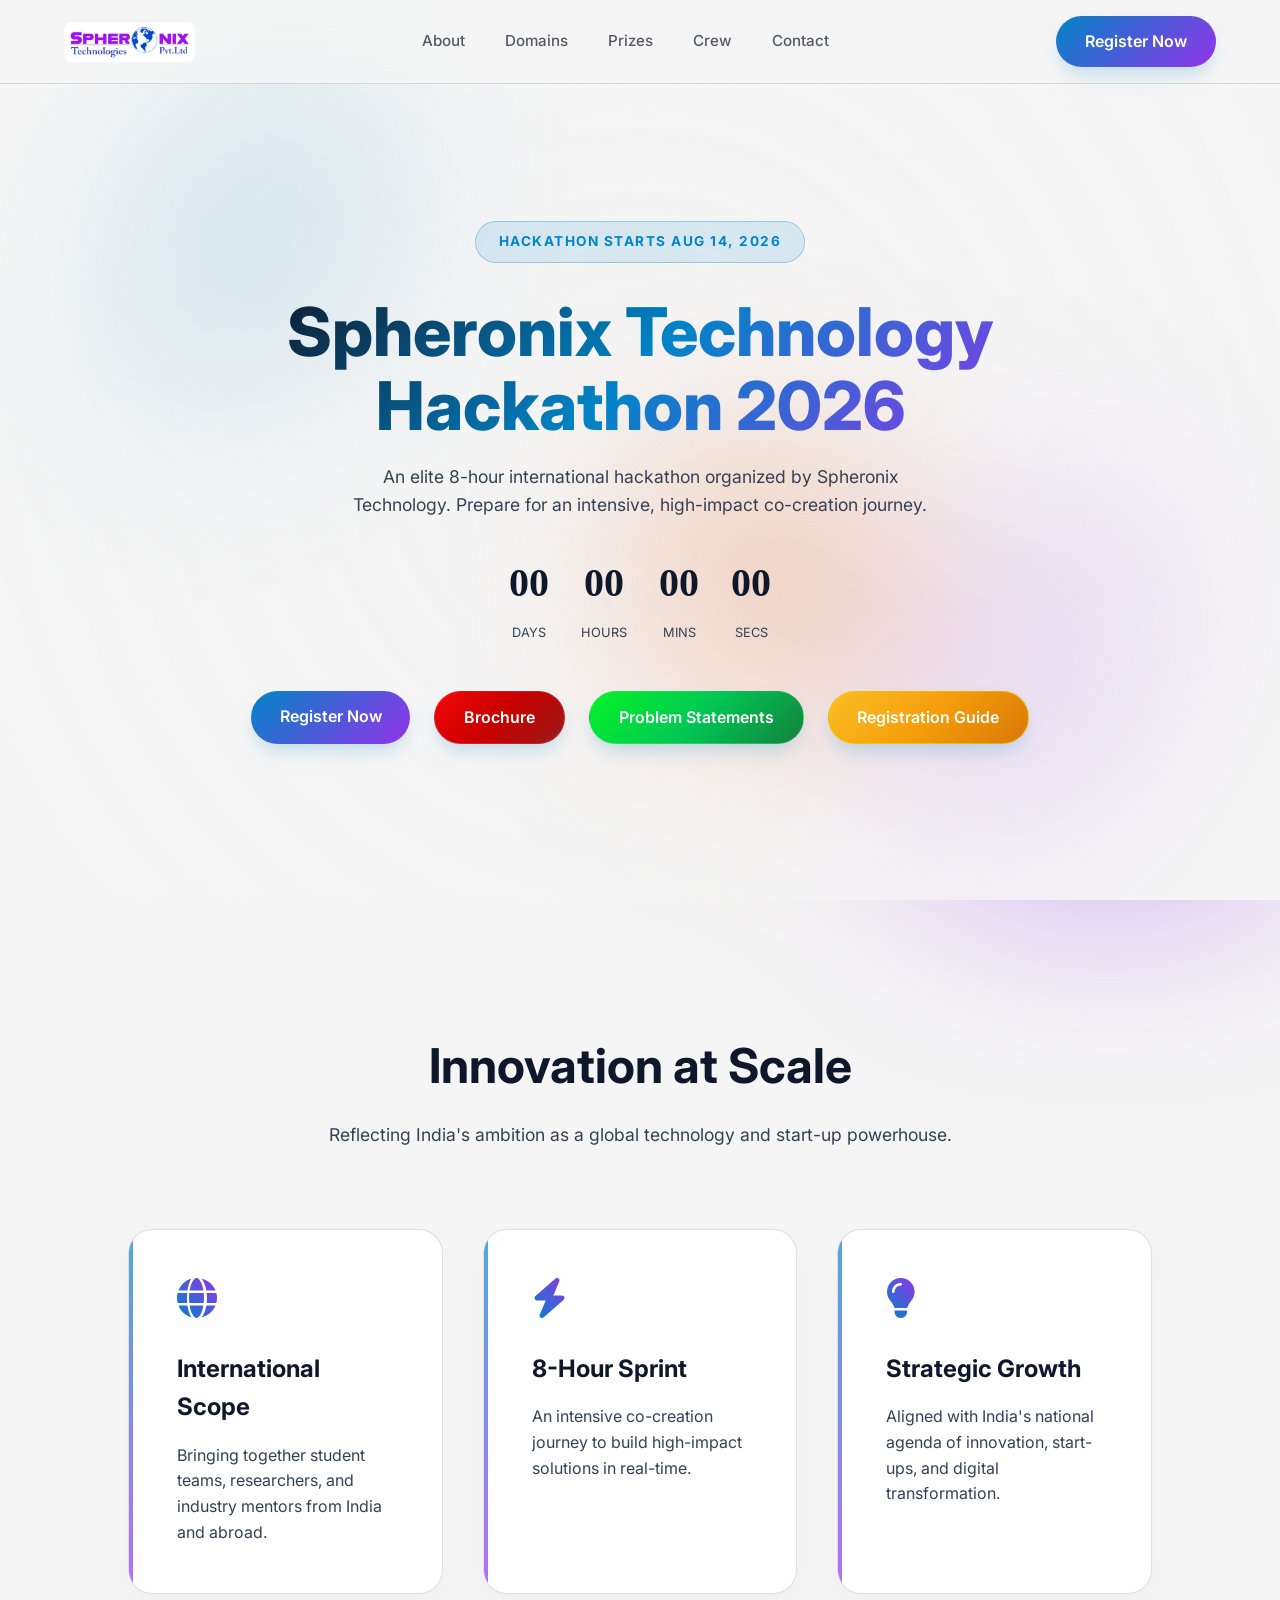
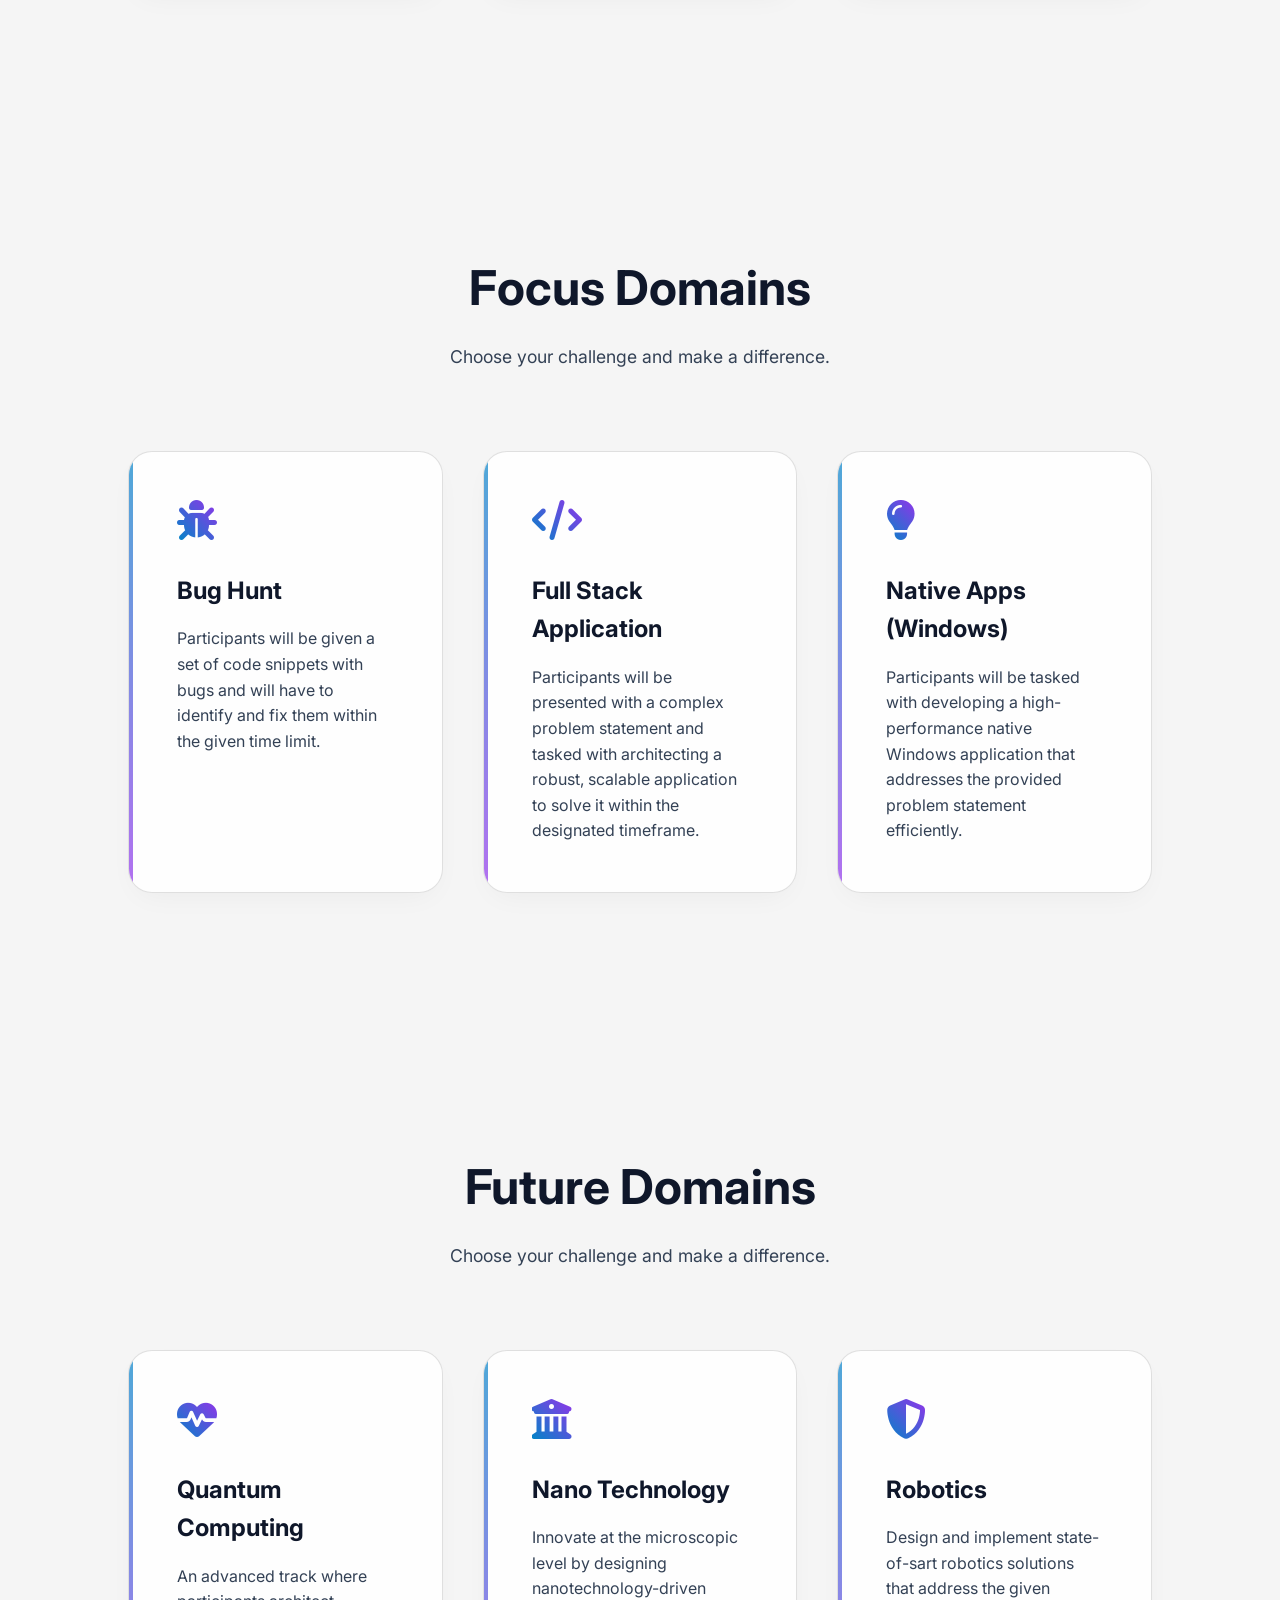
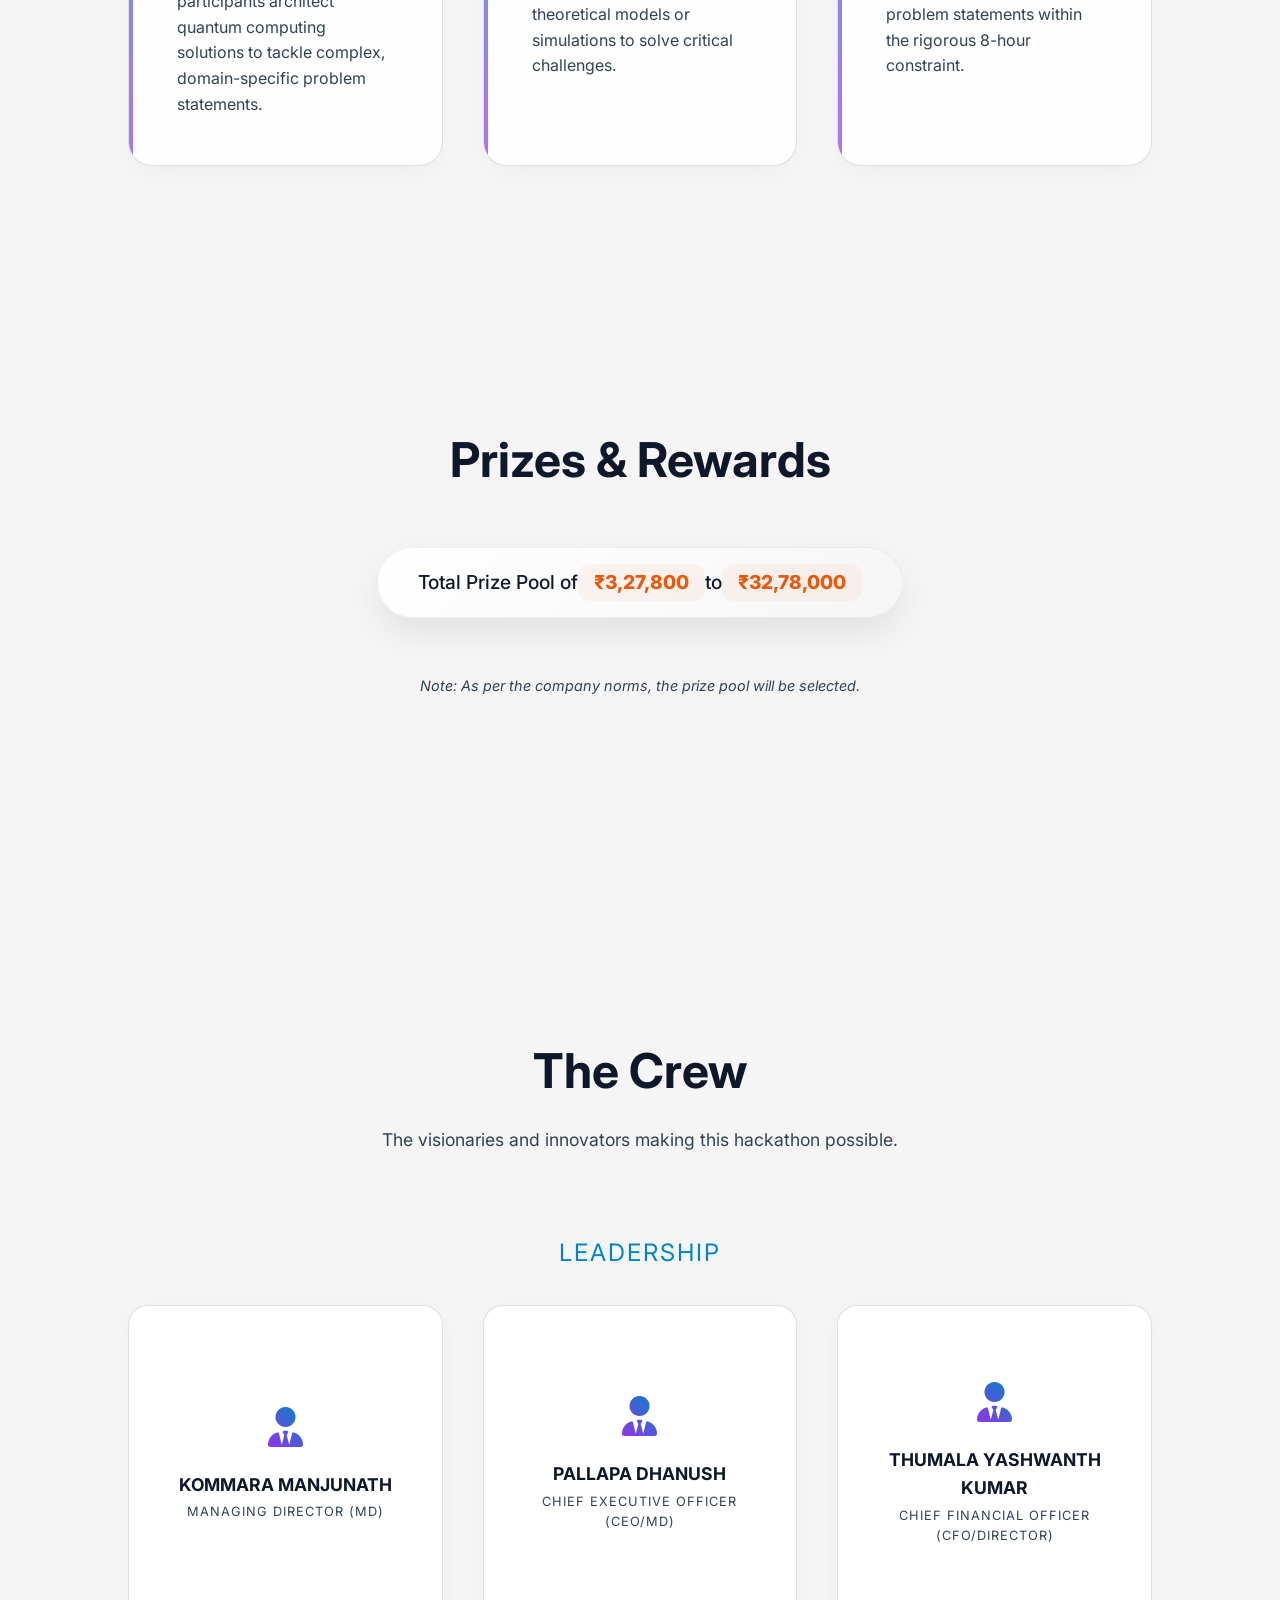
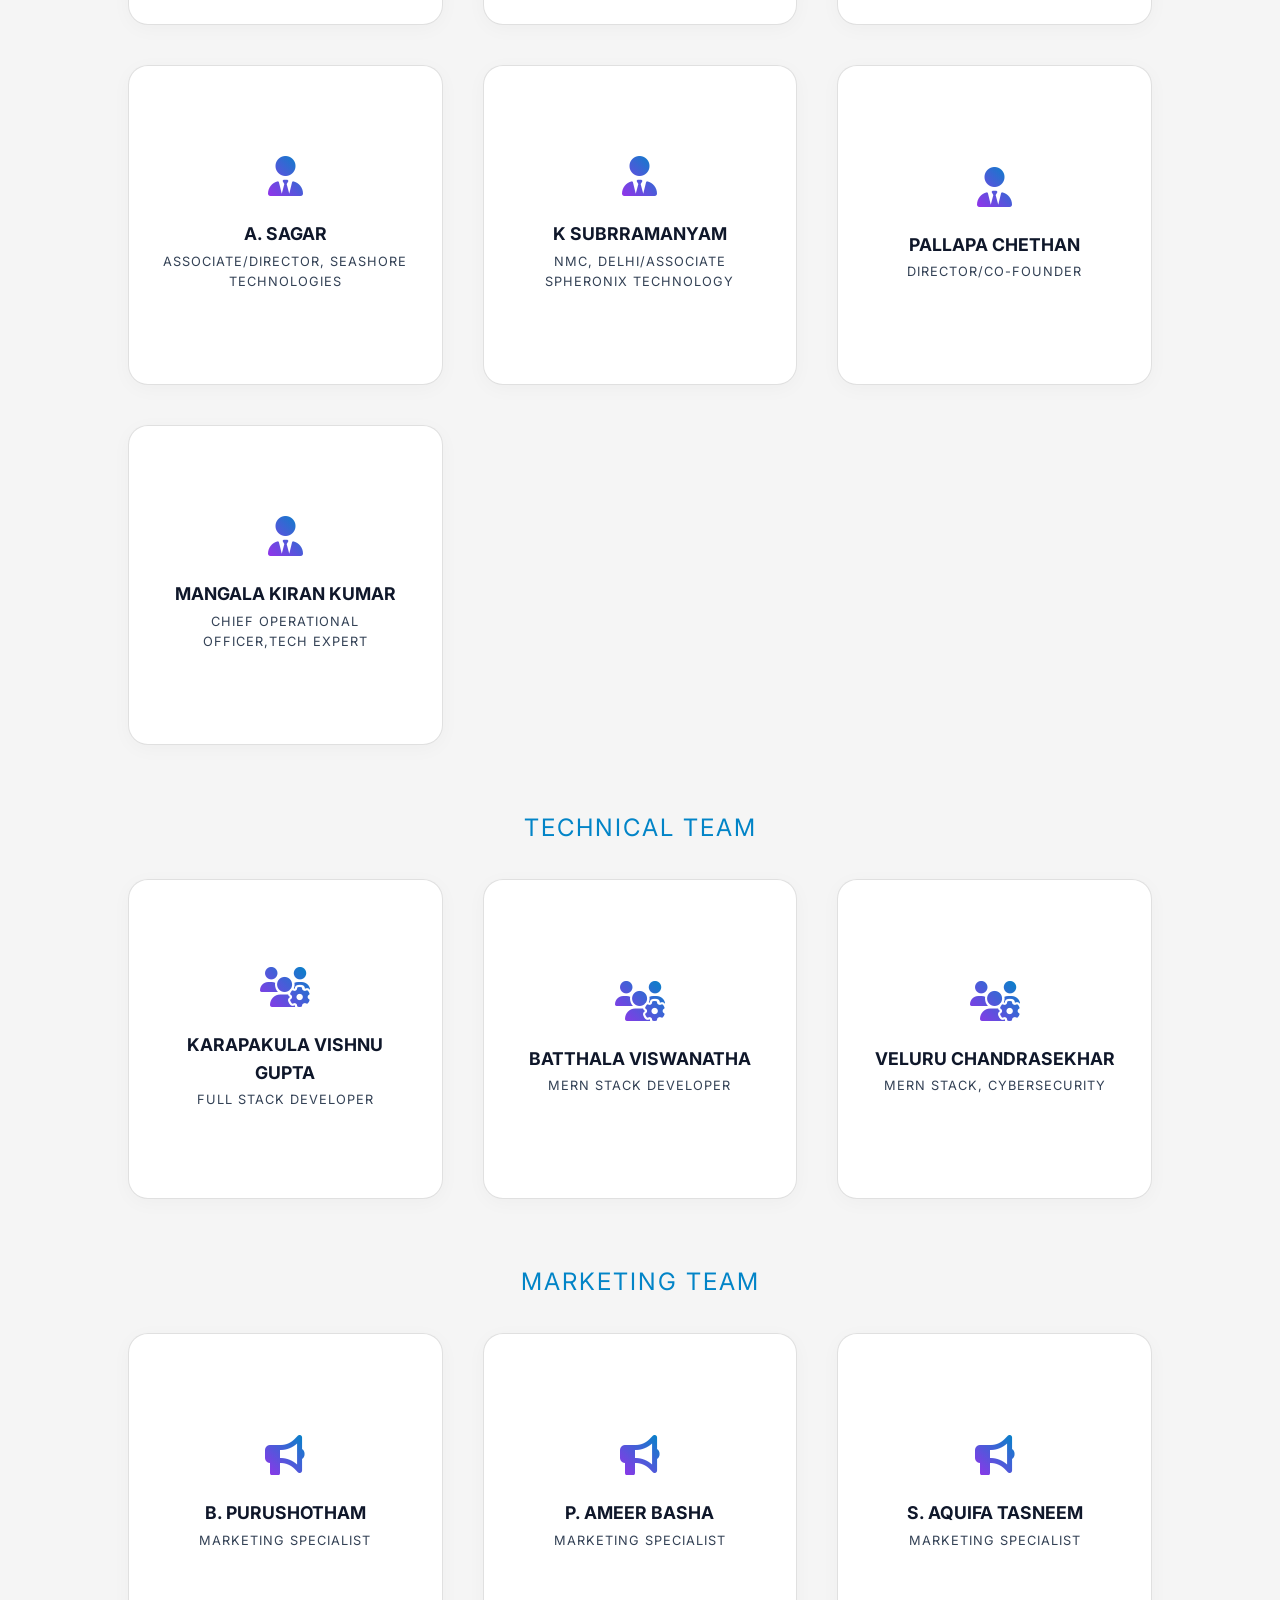
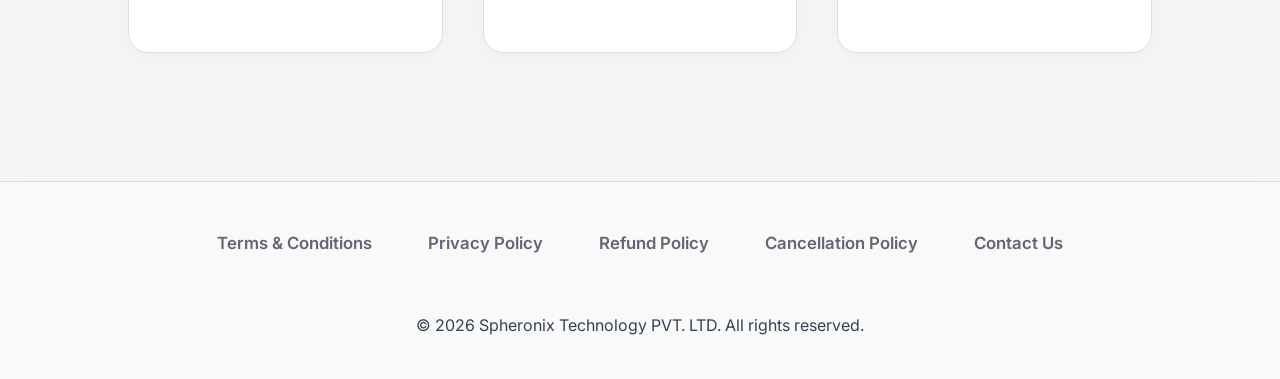
==== static/new_landing.html @ b4d4c822 "first commit" ====
<!DOCTYPE html>
<html lang="en">

<head>
    <meta charset="UTF-8">
    <meta name="viewport" content="width=device-width, initial-scale=1.0, maximum-scale=1.0, user-scalable=no">
    <title>Spheronix Hackathon 2026 | 8-Hour International Hackathon</title>
    <link rel="stylesheet" href="https://cdnjs.cloudflare.com/ajax/libs/font-awesome/6.4.0/css/all.min.css">
    <link rel="stylesheet" href="css/premium.css">
</head>

<body>
    <!-- Background Accents -->
    <div class="blob-container">
        <div class="blob blob-1"></div>
        <div class="blob blob-2"></div>
        <div class="blob blob-3"></div>
    </div>

    <!-- Navigation -->
    <nav class="navbar">
        <div class="logo">
            <img src="images/COMPANY LOGO.jpeg" alt="Logo" style="height: 40px; border-radius: 8px;">
        </div>
        <div class="nav-links">
            <a href="#about">About</a>
            <a href="#domains">Domains</a>
            <a href="#prizes">Prizes</a>
            <a href="#crew">Crew</a>
            <a href="contact.html">Contact</a>
        </div>
        <a href="./index.html" class="btn-premium">Register Now</a>
    </nav>

    <!-- Hero Section -->
    <section class="hero" id="home">
        <div class="hero-overlay"></div>
        <div class="hero-content reveal">
            <div class="badge">HACKATHON STARTS AUG 14, 2026</div>
            <h1>Spheronix Technology<br><span style="color: var(--primary);">Hackathon 2026</span></h1>
            <p>An elite 8-hour international hackathon organized by Spheronix Technology. Prepare for an intensive, high-impact co-creation journey.</p>

            <!-- Countdown -->
            <div class="countdown" style="display: flex; gap: 2rem; justify-content: center; margin-bottom: 3rem;">
                <div class="time-box">
                    <div class="amount days">00</div>
                    <div class="domain-text">DAYS</div>
                </div>
                <div class="time-box">
                    <div class="amount hours">00</div>
                    <div class="domain-text">HOURS</div>
                </div>
                <div class="time-box">
                    <div class="amount minutes">00</div>
                    <div class="domain-text">MINS</div>
                </div>
                <div class="time-box">
                    <div class="amount seconds">00</div>
                    <div class="domain-text">SECS</div>
                </div>
            </div>

            <div class="cta-group">
                <a href="./index.html" class="btn-premium btn-register">Register Now</a>
                <a href="https://brochure.spheronixtechnology.com/" target="_blank"
                    class="btn-premium btn-brochure">Brochure</a>
                <a href="problems.html" class="btn-premium btn-problems">Problem Statements</a>
                <a href="how-to-register.html" class="btn-premium btn-guide">Registration Guide</a>
            </div>
        </div>
    </section>

    <!-- About Section -->
    <section class="section" id="about">
        <div class="section-header reveal">
            <h2>Innovation at Scale</h2>
            <p>Reflecting India's ambition as a global technology and start-up powerhouse.</p>
        </div>
        <div class="grid">
            <div class="glass-card reveal">
                <i class="fas fa-globe"></i>
                <h3>International Scope</h3>
                <p>Bringing together student teams, researchers, and industry mentors from India and abroad.</p>
            </div>
            <div class="glass-card reveal">
                <i class="fas fa-bolt"></i>
                <h3>8-Hour Sprint</h3>
                <p>An intensive co-creation journey to build high-impact solutions in real-time.</p>
            </div>
            <div class="glass-card reveal">
                <i class="fas fa-lightbulb"></i>
                <h3>Strategic Growth</h3>
                <p>Aligned with India's national agenda of innovation, start-ups, and digital transformation.</p>
            </div>
        </div>
    </section>

    <!-- Domains Section -->
    <section class="section" id="domains" style="background: #f5f5f5;">
        <div class="section-header reveal">
            <h2>Focus Domains</h2>
            <p>Choose your challenge and make a difference.</p>
        </div>
        <div class="grid">
            <div class="glass-card reveal">
                <i class="fa-solid fa-bug"></i>
                <h3>Bug Hunt</h3>
                <p>Participants will be given a set of code snippets with bugs and will have to identify and fix them
                    within the given time limit.</p>
            </div>
            <div class="glass-card reveal">
                <i class="fa-solid fa-code"></i>
                <h3>Full Stack Application</h3>
                <p>Participants will be presented with a complex problem statement and tasked with architecting a robust, scalable application to solve it within the designated timeframe.</p>
            </div>
            <div class="glass-card reveal">
                <i class="fa-solid fa-lightbulb"></i>
                <h3>Native Apps (Windows)</h3>
                <p>Participants will be tasked with developing a high-performance native Windows application that addresses the provided problem statement efficiently.</p>
            </div>
        </div>
    </section>
    <section class="section" id="domains" style="background: #f5f5f5;">
        <div class="section-header reveal">
            <h2>Future Domains</h2>
            <p>Choose your challenge and make a difference.</p>
        </div>
        <div class="grid">
            <div class="glass-card reveal">
                <i class="fas fa-heartbeat"></i>
                <h3>Quantum Computing</h3>
                <p>An advanced track where participants architect quantum computing solutions to tackle complex, domain-specific problem statements.</p>
            </div>
            <div class="glass-card reveal">
                <i class="fas fa-university"></i>
                <h3>Nano Technology</h3>
                <p>Innovate at the microscopic level by designing nanotechnology-driven theoretical models or simulations to solve critical challenges.</p>
            </div>
            <div class="glass-card reveal">
                <i class="fas fa-shield-halved"></i>
                <h3>Robotics</h3>
                <p>Design and implement state-of-sart robotics solutions that address the given problem statements within the rigorous 8-hour constraint.</p>
            </div>
        </div>
    </section>

    <!-- Prizes Section -->
    <section class="section" id="prizes">
        <div class="section-header reveal">
            <h2>Prizes & Rewards</h2>
            <div class="prize-banner reveal">
                Total Prize Pool of
                <span id="prize-min" class="prize-pool-animated"
                    style="color: var(--accent); font-weight: 800;">₹5,00,000</span>
                to
                <span id="prize-max" class="prize-pool-animated"
                    style="color: var(--accent); font-weight: 800;">₹50,00,000</span>
            </div>
            <p class="prize-note reveal"
                style="margin-top: 1.5rem; font-size: 0.9rem; color: var(--text-muted); font-style: italic;">
                Note: As per the company norms, the prize pool will be selected.
            </p>

        </div>
    </section>

    <!-- Crew Section -->
    <section class="section" id="crew">
        <div class="section-header reveal">
            <h2>The Crew</h2>
            <p>The visionaries and innovators making this hackathon possible.</p>
        </div>

        <div class="crew-groups">
            <!-- Leadership -->
            <div class="crew-group reveal">
                <div class="crew-group-title">Leadership</div>
                <div class="crew-grid">
                    <div class="crew-card">
                        <i class="fa-solid fa-user-tie"></i>
                        <div class="name">KOMMARA MANJUNATH</div>
                        <div class="role">MANAGING DIRECTOR (MD)</div>
                    </div>
                    <div class="crew-card">
                        <i class="fa-solid fa-user-tie"></i>
                        <div class="name">PALLAPA DHANUSH</div>
                        <div class="role">CHIEF EXECUTIVE OFFICER (CEO/MD)</div>
                    </div>
                    <div class="crew-card">
                        <i class="fa-solid fa-user-tie"></i>
                        <div class="name">THUMALA YASHWANTH KUMAR</div>
                        <div class="role">CHIEF FINANCIAL OFFICER (CFO/DIRECTOR)</div>
                    </div>
                    <div class="crew-card">
                        <i class="fa-solid fa-user-tie"></i>
                        <div class="name">A. SAGAR</div>
                        <div class="role">ASSOCIATE/DIRECTOR, SEASHORE TECHNOLOGIES</div>
                    </div>
                    <div class="crew-card">
                        <i class="fa-solid fa-user-tie"></i>
                        <div class="name">K SUBRRAMANYAM</div>
                        <div class="role">NMC, DELHI/ASSOCIATE SPHERONIX TECHNOLOGY</div>
                    </div>
                    <div class="crew-card">
                        <i class="fa-solid fa-user-tie"></i>
                        <div class="name">PALLAPA CHETHAN</div>
                        <div class="role">Director/co-founder</div>
                    </div>
                    <div class="crew-card">
                        <i class="fa-solid fa-user-tie"></i>
                        <div class="name">MANGALA KIRAN KUMAR</div>
                        <div class="role">CHIEF OPERATIONAL OFFICER,Tech Expert</div>
                    </div>
                </div>
            </div>

            <!-- Technical Team -->
            <div class="crew-group reveal">
                <div class="crew-group-title">Technical Team</div>
                <div class="crew-grid">
                    <div class="crew-card">
                        <i class="fa-solid fa-users-gear"></i>
                        <div class="name">KARAPAKULA VISHNU GUPTA</div>
                        <div class="role">Full Stack Developer</div>
                    </div>
                    <div class="crew-card">
                        <i class="fa-solid fa-users-gear"></i>
                        <div class="name">BATTHALA VISWANATHA</div>
                        <div class="role">MERN Stack Developer</div>
                    </div>
                    <div class="crew-card">
                        <i class="fa-solid fa-users-gear"></i>
                        <div class="name">VELURU CHANDRASEKHAR</div>
                        <div class="role">MERN Stack, CyberSecurity</div>
                    </div>

                </div>
            </div>

            <!-- Marketing Team -->
            <div class="crew-group reveal">
                <div class="crew-group-title">Marketing Team</div>
                <div class="crew-grid">
                    <div class="crew-card">
                        <i class="fas fa-bullhorn"></i>
                        <div class="name">B. PURUSHOTHAM</div>
                        <div class="role">Marketing Specialist</div>
                    </div>
                    <div class="crew-card">
                        <i class="fas fa-bullhorn"></i>
                        <div class="name">P. AMEER BASHA</div>
                        <div class="role">Marketing Specialist</div>
                    </div>
                    <div class="crew-card">
                        <i class="fas fa-bullhorn"></i>
                        <div class="name">S. AQUIFA TASNEEM</div>
                        <div class="role">Marketing Specialist</div>
                    </div>

                </div>
            </div>
        </div>
    </section>


    <!-- Footer -->
    <footer class="reveal">
        <div class="footer-content">
            <div class="footer-links">
                <a href="terms-and-conditions.html" class="footer-link">Terms & Conditions</a>
                <a href="privacy-policy.html" class="footer-link">Privacy Policy</a>
                <a href="refund-policy.html" class="footer-link">Refund Policy</a>
                <a href="cancellation-policy.html" class="footer-link">Cancellation Policy</a>
                <a href="contact.html" class="footer-link">Contact Us</a>
            </div>
            <div class="footer-bottom">
                <p>© 2026 Spheronix Technology PVT. LTD. All rights reserved.</p>
            </div>
        </div>
    </footer>

    <script src="js/premium.js"></script>
</body>

</html>
---- static/css/premium.css ----
@import url('https://fonts.googleapis.com/css2?family=Inter:wght@300;400;500;600;700;800&display=swap');

:root {
    --bg-light: #f5f5f5;
    --card-bg: rgba(255, 255, 255, 0.85);
    --primary: #0284c7;
    /* Deep Vibrant Cyan */
    --primary-glow: rgba(2, 132, 199, 0.25);
    --secondary: #9333ea;
    /* Deep Vibrant Purple */
    --accent: #ea580c;
    /* High Contrast Orange/Gold */
    --text-dark: #0f172a;
    --text-muted: #334155;
    --border: rgba(0, 0, 0, 0.12);
    --glass-blur: blur(20px);
    --transition: all 0.4s cubic-bezier(0.4, 0, 0.2, 1);
}

* {
    margin: 0;
    padding: 0;
    box-sizing: border-box;
}

body {
    background-color: var(--bg-light);
    color: var(--text-dark);
    font-family: 'Inter', -apple-system, BlinkMacSystemFont, "SF Pro Text", "SF Pro Display", "SF Pro", "Segoe UI", Roboto, Helvetica, Arial, sans-serif;
    line-height: 1.6;
    overflow-x: hidden;
}

h1,
h2,
h3,
.logo {
    font-family: 'Inter', -apple-system, BlinkMacSystemFont, "SF Pro Display", "SF Pro", "Segoe UI", Roboto, Helvetica, Arial, sans-serif;
}

/* Background Effects */
.blob-container {
    position: fixed;
    top: 0;
    left: 0;
    width: 100%;
    height: 100%;
    z-index: -1;
    overflow: hidden;
    filter: blur(100px);
    opacity: 0.35;
}

.blob {
    position: absolute;
    width: 500px;
    height: 500px;
    border-radius: 50%;
    animation: move-blobs 20s infinite alternate;
}

.blob-1 {
    background: var(--primary);
    top: -10%;
    left: -10%;
}

.blob-2 {
    background: var(--secondary);
    bottom: -10%;
    right: -10%;
    animation-delay: -5s;
}

.blob-3 {
    background: var(--accent);
    top: 50%;
    left: 50%;
    width: 300px;
    height: 300px;
    animation-delay: -10s;
}

@keyframes move-blobs {
    0% {
        transform: translate(0, 0) scale(1);
    }

    100% {
        transform: translate(100px, 50px) scale(1.1);
    }
}

/* Navbar */
.navbar {
    position: fixed;
    top: 0;
    width: 100%;
    padding: 1rem 5%;
    display: flex;
    justify-content: space-between;
    align-items: center;
    background: rgba(245, 245, 245, 0.8);
    backdrop-filter: var(--glass-blur);
    border-bottom: 1px solid var(--border);
    z-index: 1000;
    transition: var(--transition);
}

@media (max-width: 480px) {
    .navbar {
        padding: 0.8rem 3%;
    }
}

.logo {
    font-size: 1.5rem;
    font-weight: 700;
    background: linear-gradient(90deg, var(--primary), var(--secondary));
    -webkit-background-clip: text;
    background-clip: text;
    -webkit-text-fill-color: transparent;
    display: flex;
    align-items: center;
    gap: 10px;
}

.nav-links {
    display: flex;
    gap: 2.5rem;
}

.nav-links a {
    color: var(--text-dark);
    text-decoration: none;
    font-weight: 500;
    font-size: 0.95rem;
    transition: var(--transition);
    opacity: 0.7;
}

.nav-links a:hover {
    opacity: 1;
    color: var(--primary);
}

.btn-premium {
    background: linear-gradient(135deg, var(--primary), var(--secondary));
    color: white;
    padding: 0.8rem 1.8rem;
    border-radius: 50px;
    border: none;
    font-weight: 600;
    cursor: pointer;
    transition: var(--transition);
    box-shadow: 0 10px 20px -5px var(--primary-glow);
    text-decoration: none;
    display: inline-block;
}

.btn-premium:hover {
    transform: translateY(-3px) scale(1.02);
    box-shadow: 0 15px 30px -5px var(--primary-glow);
}

.cta-group {
    display: flex;
    gap: 1.5rem;
    justify-content: center;
    margin-top: 1rem;
}

.btn-brochure {
    background: linear-gradient(135deg, #f30606, #c80000, #991b1b) !important;
    border: 1px solid rgba(255, 255, 255, 0.1) !important;
}

.btn-problems {
    background: linear-gradient(135deg, #06f326, #00c853, #15803d) !important;
    border: 1px solid rgba(255, 255, 255, 0.1) !important;
}

.btn-guide {
    background: linear-gradient(135deg, #fbbf24, #f59e0b, #d97706) !important;
    border: 1px solid rgba(241, 199, 10, 0.61) !important;
}

/* Hero Section */
.hero {
    min-height: 100vh;
    display: flex;
    flex-direction: column;
    justify-content: center;
    align-items: center;
    text-align: center;
    padding: 105px 5% 40px;
    position: relative;
    overflow: hidden;
}

@media (max-width: 768px) {
    .hero {
        padding-top: 120px;
        min-height: auto;
    }
}

.hero-overlay {
    position: absolute;
    top: 0;
    left: 0;
    width: 100%;
    height: 100%;
    background: radial-gradient(circle at center, transparent 0%, var(--bg-light) 90%);
    z-index: 1;
}

.hero-content {
    position: relative;
    z-index: 2;
    max-width: 900px;
}

.badge {
    display: inline-block;
    padding: 0.6rem 1.4rem;
    background: rgba(2, 132, 199, 0.12);
    border: 1px solid rgba(2, 132, 199, 0.3);
    border-radius: 50px;
    font-size: 0.85rem;
    font-weight: 700;
    color: var(--primary);
    margin-bottom: 2rem;
    letter-spacing: 1.5px;
    text-transform: uppercase;
}

.hero h1 {
    font-size: clamp(2.5rem, 8vw, 4.2rem);
    font-weight: 800;
    line-height: 1.1;
    margin-bottom: 1.2rem;
    background: linear-gradient(135deg, #0f172a 0%, #0284c7 50%, #9333ea 100%);
    -webkit-background-clip: text;
    background-clip: text;
    -webkit-text-fill-color: transparent;
}

@media (max-width: 480px) {
    .hero h1 {
        font-size: 2.2rem;
    }

    .badge {
        font-size: 0.7rem;
        padding: 0.4rem 1rem;
    }
}

.hero-bg {
    position: absolute;
    top: 0;
    left: 0;
    width: 100%;
    height: 100%;
    object-fit: cover;
    opacity: 0.3;
    z-index: 0;
}

.hero p {
    font-size: 1.1rem;
    color: var(--text-muted);
    max-width: 600px;
    margin: 0 auto 2rem;
}

/* Gallery Section */
.gallery-grid {
    display: grid;
    grid-template-columns: repeat(auto-fill, minmax(250px, 1fr));
    gap: 1rem;
    margin-top: 3rem;
}

.gallery-item {
    aspect-ratio: 1;
    overflow: hidden;
    border-radius: 16px;
    border: 1px solid var(--border);
    cursor: pointer;
    transition: var(--transition);
}

.gallery-item img {
    width: 100%;
    height: 100%;
    object-fit: cover;
    transition: var(--transition);
}

.gallery-item:hover img {
    transform: scale(1.1);
}

.gallery-item:hover {
    border-color: var(--primary);
    transform: scale(0.98);
}

/* Grid Sections */
.section {
    padding: 8rem 10%;
    position: relative;
}

.section-header {
    text-align: center;
    margin-bottom: 5rem;
}

.section-header h2 {
    font-size: 3rem;
    margin-bottom: 1rem;
}

.section-header p {
    color: var(--text-muted);
    font-size: 1.1rem;
}

.grid,
.crew-grid,
.prize-grid,
.marketing-grid,
.leadership-grid {
    display: grid;
    grid-template-columns: repeat(auto-fit, minmax(280px, 1fr));
    gap: 2.5rem;
    justify-content: center;
    /* Center the grid columns */
    justify-items: center;
    /* Center individual items in their cells */
    max-width: 1200px;
    margin: 0 auto;
    width: 100%;
}

@media (max-width: 991px) {

    .grid,
    .crew-grid,
    .prize-grid,
    .leadership-grid,
    .marketing-grid {
        gap: 1.5rem;
    }

    .section {
        padding: 6rem 5%;
    }

    .w-75,
    .w-50 {
        width: 100%;
    }
}

@media (max-width: 599px) {
    .section {
        padding: 4rem 5%;
    }

    .section-header h2 {
        font-size: 2.2rem;
    }

    .w-25,
    .w-50,
    .w-75 {
        width: 100%;
    }
}

.glass-card {
    background: var(--card-bg);
    backdrop-filter: var(--glass-blur);
    border: 1.5px solid var(--border);
    padding: 3rem;
    border-radius: 24px;
    transition: var(--transition);
    position: relative;
    overflow: hidden;
    box-shadow: 0 10px 30px -10px rgba(0, 0, 0, 0.05);
}

.glass-card::before {
    content: '';
    position: absolute;
    top: 0;
    left: 0;
    width: 4px;
    height: 100%;
    background: linear-gradient(to bottom, var(--primary), var(--secondary));
    opacity: 0.7;
}

.glass-card:hover {
    transform: translateY(-10px);
    border-color: var(--primary);
    box-shadow: 0 40px 80px -20px rgba(0, 0, 0, 0.12);
}

.glass-card i {
    font-size: 2.5rem;
    background: linear-gradient(45deg, var(--primary), var(--secondary));
    -webkit-background-clip: text;
    background-clip: text;
    -webkit-text-fill-color: transparent;
    margin-bottom: 2rem;
    display: inline-block;
}

.glass-card h3 {
    font-size: 1.5rem;
    margin-bottom: 1rem;
}

.glass-card p {
    color: var(--text-muted);
}

/* Prizes Table */
.prize-grid {
    display: grid;
    grid-template-columns: repeat(auto-fit, minmax(250px, 1fr));
    gap: 2rem;
}

.prize-card {
    text-align: center;
    padding: 4rem 2rem;
    border: 1.5px solid var(--border);
    border-radius: 35px;
    background: white;
    box-shadow: 0 15px 40px rgba(0, 0, 0, 0.06);
    transition: var(--transition);
    position: relative;
}

.prize-card:hover {
    transform: translateY(-15px) scale(1.02);
    box-shadow: 0 40px 100px -20px rgba(0, 0, 0, 0.1);
}

.prize-card.gold {
    border-color: rgba(245, 158, 11, 0.5);
    background: linear-gradient(135deg, rgba(245, 158, 11, 0.1) 0%, transparent 100%);
}

.prize-card.silver {
    border-color: rgba(148, 163, 184, 0.5);
}

.prize-card.bronze {
    border-color: rgba(180, 83, 9, 0.5);
}

.prize-card h3 {
    font-size: 1.2rem;
    margin-bottom: 1rem;
    text-transform: uppercase;
    letter-spacing: 2px;
}

.amount {
    font-size: 2.5rem;
    font-weight: 800;
    color: var(--text-dark);
    margin-bottom: 0.5rem;
    font-family: 'Space Grotesk';
}

.domain-text {
    font-size: 0.8rem;
    color: var(--text-muted);
}

/* Timeline */
.timeline {
    max-width: 800px;
    margin: 0 auto;
    position: relative;
}

.timeline::before {
    content: '';
    position: absolute;
    left: 50%;
    width: 2px;
    height: 100%;
    background: rgba(0, 0, 0, 0.05);
}

.timeline-item {
    margin-bottom: 4rem;
    position: relative;
    width: 50%;
    padding: 0 3rem;
}

.timeline-item:nth-child(odd) {
    left: 0;
    text-align: right;
}

.timeline-item:nth-child(even) {
    left: 50%;
    text-align: left;
}

.timeline-item .dot {
    position: absolute;
    width: 24px;
    height: 24px;
    background: linear-gradient(135deg, var(--primary), var(--secondary));
    border-radius: 50%;
    top: 0;
    box-shadow: 0 0 20px var(--primary-glow);
    border: 4px solid white;
}

.timeline-item:nth-child(odd) .dot {
    right: -11px;
}

.timeline-item:nth-child(even) .dot {
    left: -11px;
}

/* Responsive */
@media (max-width: 768px) {
    .navbar {
        width: 100vw;
        overflow: hidden;
    }

    .nav-links {
        display: none !important;
    }

    .hero h1 {
        font-size: 3.5rem;
    }

    .timeline::before {
        left: 5%;
    }

    .timeline-item {
        width: 100%;
        padding-left: 3rem;
        text-align: left !important;
    }

    .timeline-item:nth-child(even) {
        left: 0;
    }

    .timeline-item .dot {
        left: -11px !important;
    }

    .leadership-grid,
    .marketing-grid {
        grid-template-columns: 1fr !important;
    }

    .countdown {
        gap: 0.6rem !important;
        flex-wrap: nowrap;
        /* Keep it in row but scale down more */
        justify-content: center;
        width: 100%;
    }

    .time-box {
        min-width: 65px;
        flex: 1;
        max-width: 80px;
        padding: 0.8rem 0.3rem !important;
    }

    .time-box .amount {
        font-size: 1.4rem !important;
    }

    .time-box .domain-text {
        font-size: 0.65rem !important;
    }

    .cta-group {
        flex-direction: column;
        width: 100%;
        max-width: 320px;
        margin: 1.5rem auto 0;
        gap: 1rem;
    }

    .cta-group .btn-premium {
        width: 100%;
        text-align: center;
        padding: 1rem 1.5rem;
    }
}

@media (max-width: 480px) {
    .hero p {
        font-size: 1rem;
    }

    .prize-pool-animated {
        font-size: 1.2rem !important;
    }
}

/* Animation Classes */
.reveal {
    opacity: 0;
    transform: translateY(30px);
    transition: all 1s ease-out;
}

.reveal.active {
    opacity: 1;
    transform: translateY(0);
}

/* Crew Section */
.crew-groups {
    display: flex;
    flex-direction: column;
    gap: 4rem;
}

.crew-group-title {
    font-size: 1.5rem;
    color: var(--primary);
    margin-bottom: 2rem;
    text-align: center;
    text-transform: uppercase;
    letter-spacing: 2px;
}

.crew-grid {
    display: grid;
    grid-template-columns: repeat(3, 1fr);
    gap: 2.5rem;
    max-width: 1200px;
    margin: 0 auto;
}

@media (max-width: 992px) {

    .crew-grid,
    .leadership-grid,
    .marketing-grid {
        grid-template-columns: repeat(2, 1fr);
    }
}

@media (max-width: 768px) {
    .crew-grid {
        grid-template-columns: 1fr;
    }
}

.crew-card {
    background: white;
    border: 1.5px solid var(--border);
    padding: 2.5rem 2rem;
    border-radius: 20px;
    text-align: center;
    box-shadow: 0 4px 20px rgba(0, 0, 0, 0.03);
    transition: var(--transition);
    position: relative;
    overflow: hidden;

    /* Center content and fix height/width ratio */
    display: flex;
    flex-direction: column;
    align-items: center;
    justify-content: center;
    min-height: 320px;
    width: 100%;
    max-width: 380px;
}

.crew-card::after {
    content: '';
    position: absolute;
    bottom: 0;
    left: 0;
    width: 100%;
    height: 4px;
    background: linear-gradient(to right, var(--primary), var(--secondary));
    transform: scaleX(0);
    transition: var(--transition);
}

.crew-card:hover {
    transform: translateY(-8px);
    border-color: var(--primary);
    box-shadow: 0 20px 40px rgba(0, 0, 0, 0.08);
}

.crew-card:hover::after {
    transform: scaleX(1);
}

.crew-card i {
    font-size: 2.5rem;
    background: linear-gradient(45deg, var(--secondary), var(--primary));
    -webkit-background-clip: text;
    background-clip: text;
    -webkit-text-fill-color: transparent;
    margin-bottom: 1.5rem;
    display: inline-block;
}

.crew-card .name {
    font-weight: 700;
    font-size: 1.1rem;
    color: var(--text-dark);
    margin-bottom: 0.2rem;
}

.crew-card .role {
    font-size: 0.8rem;
    color: var(--text-muted);
    text-transform: uppercase;
    letter-spacing: 1px;
}

/* Leadership and Marketing specific centering */
.leadership-grid,
.marketing-grid {
    grid-template-columns: repeat(auto-fit, minmax(320px, 400px));
}

.leadership-grid .crew-card,
.marketing-grid .crew-card {
    min-width: unset;
}

/* Prize Banner & Animation */
.prize-banner {
    display: inline-flex;
    align-items: center;
    justify-content: center;
    padding: 1rem 2.5rem;
    background: linear-gradient(135deg, rgba(255, 255, 255, 0.95), rgba(245, 245, 245, 0.95));
    border-radius: 60px;
    font-size: 1.2rem;
    font-weight: 500;
    box-shadow: 0 15px 35px rgba(0, 0, 0, 0.08);
    backdrop-filter: blur(15px);
    border: 1px solid rgba(0, 0, 0, 0.05);
    margin: 2rem auto;
    animation: dropUp 0.8s cubic-bezier(0.2, 0.8, 0.2, 1) 0.3s backwards;
}

@keyframes dropUp {
    0% {
        transform: translateY(40px);
        opacity: 0;
    }

    100% {
        transform: translateY(0);
        opacity: 1;
    }
}

/* Prize Pool Animation */
.prize-pool-animated {
    display: inline-block;
    position: relative;
    padding: 0.2rem 1rem;
    border-radius: 12px;
    background: rgba(234, 88, 12, 0.05);
    animation: twinkle-flicker 1.5s infinite alternate ease-in-out;
}

@keyframes twinkle-flicker {

    0%,
    100% {
        text-shadow: 0 0 10px rgba(234, 88, 12, 0.3);
        box-shadow: 0 0 20px rgba(234, 88, 12, 0.1);
        transform: scale(1) rotate(-0.5deg);
    }

    25% {
        opacity: 0.8;
        transform: scale(1.02) rotate(0.5deg);
        text-shadow: 0 0 20px rgba(234, 88, 12, 0.5);
    }

    50% {
        text-shadow: 0 0 35px rgba(234, 88, 12, 0.7), 0 0 55px rgba(2, 132, 199, 0.4);
        box-shadow: 0 0 40px rgba(234, 88, 12, 0.2);
        opacity: 1;
        transform: scale(1.1) rotate(-0.5deg);
    }

    75% {
        opacity: 0.85;
        transform: scale(1.05) rotate(0.5deg);
        text-shadow: 0 0 25px rgba(234, 88, 12, 0.5);
    }
}

/* Footer Styles */
footer {
    padding: 40px;
    background: rgba(255, 255, 255, 0.4);
    backdrop-filter: blur(10px);
    border-top: 1px solid var(--border);
    position: relative;
    z-index: 10;
}

.footer-content {
    max-width: 1200px;
    margin: 0 auto;
    display: flex;
    flex-direction: column;
    align-items: center;
    gap: 3rem;
}

#footer-logo {
    font-size: 2.2rem;
    margin: 0;
}

.footer-links {
    display: flex;
    gap: 3.5rem;
    flex-wrap: wrap;
    justify-content: center;
}

.footer-link {
    color: var(--text-dark);
    text-decoration: none;
    font-weight: 600;
    font-size: 1.05rem;
    transition: var(--transition);
    position: relative;
    padding: 0.5rem 0;
    opacity: 0.65;
}

.footer-link::after {
    content: '';
    position: absolute;
    bottom: 0;
    left: 0;
    width: 100%;
    height: 2px;
    background: linear-gradient(90deg, var(--primary), var(--secondary));
    transform: scaleX(0);
    transform-origin: right;
    transition: transform 0.4s cubic-bezier(0.4, 0, 0.2, 1);
}

.footer-link:hover {
    color: var(--primary);
    transform: translateY(-2px);
    opacity: 1;
}

.footer-link:hover::after {
    transform: scaleX(1);
    transform-origin: left;
}

.footer-bottom {
    display: flex;
    flex-direction: column;
    align-items: center;
    gap: 1.5rem;
    color: var(--text-muted);
    font-size: 1rem;
    text-align: center;
}

.social-links {
    display: flex;
    gap: 2rem;
}

.social-links a {
    color: var(--text-muted);
    font-size: 1.6rem;
    transition: var(--transition);
    opacity: 0.7;
}

.social-links a:hover {
    color: var(--primary);
    transform: scale(1.2) translateY(-3px);
    opacity: 1;
}

@media (max-width: 768px) {
    footer {
        padding: 4rem 5% 3rem;
    }

    .footer-links {
        gap: 1.8rem;
        flex-direction: column;
        align-items: center;
    }
}
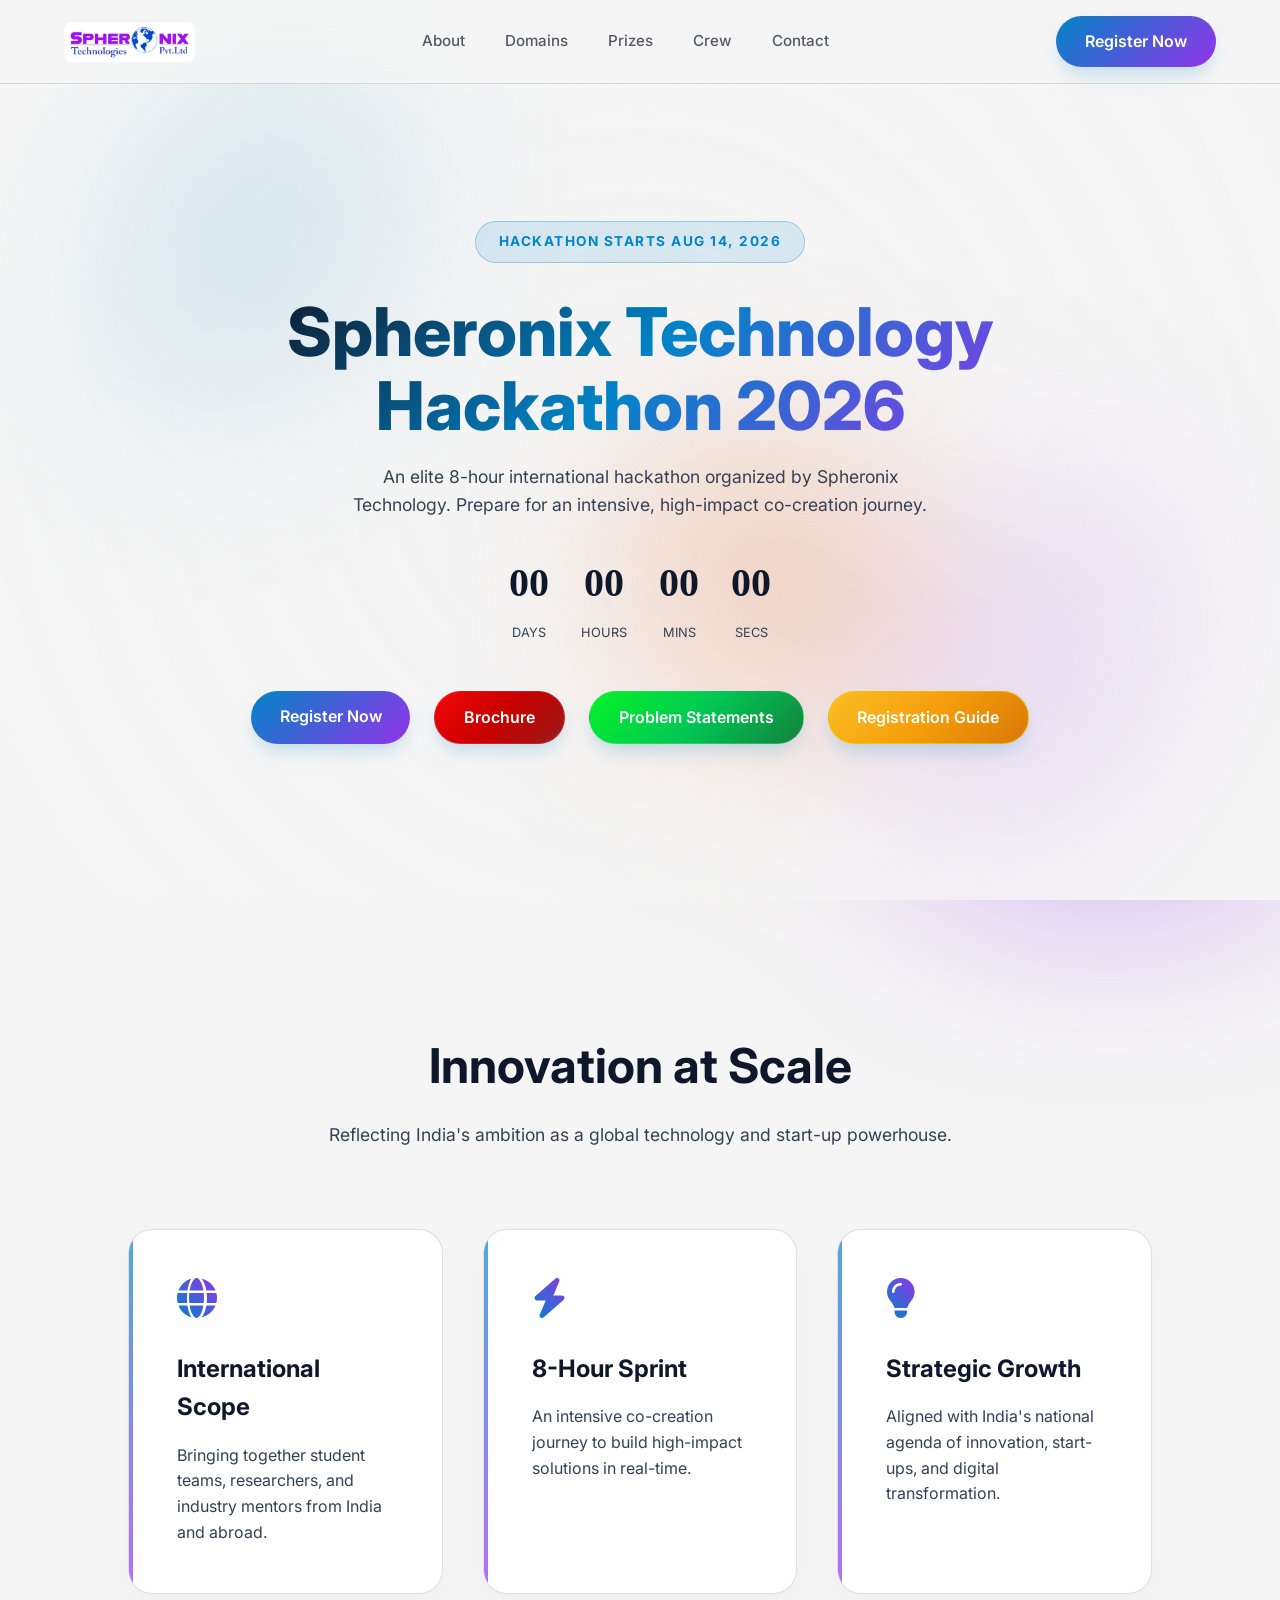
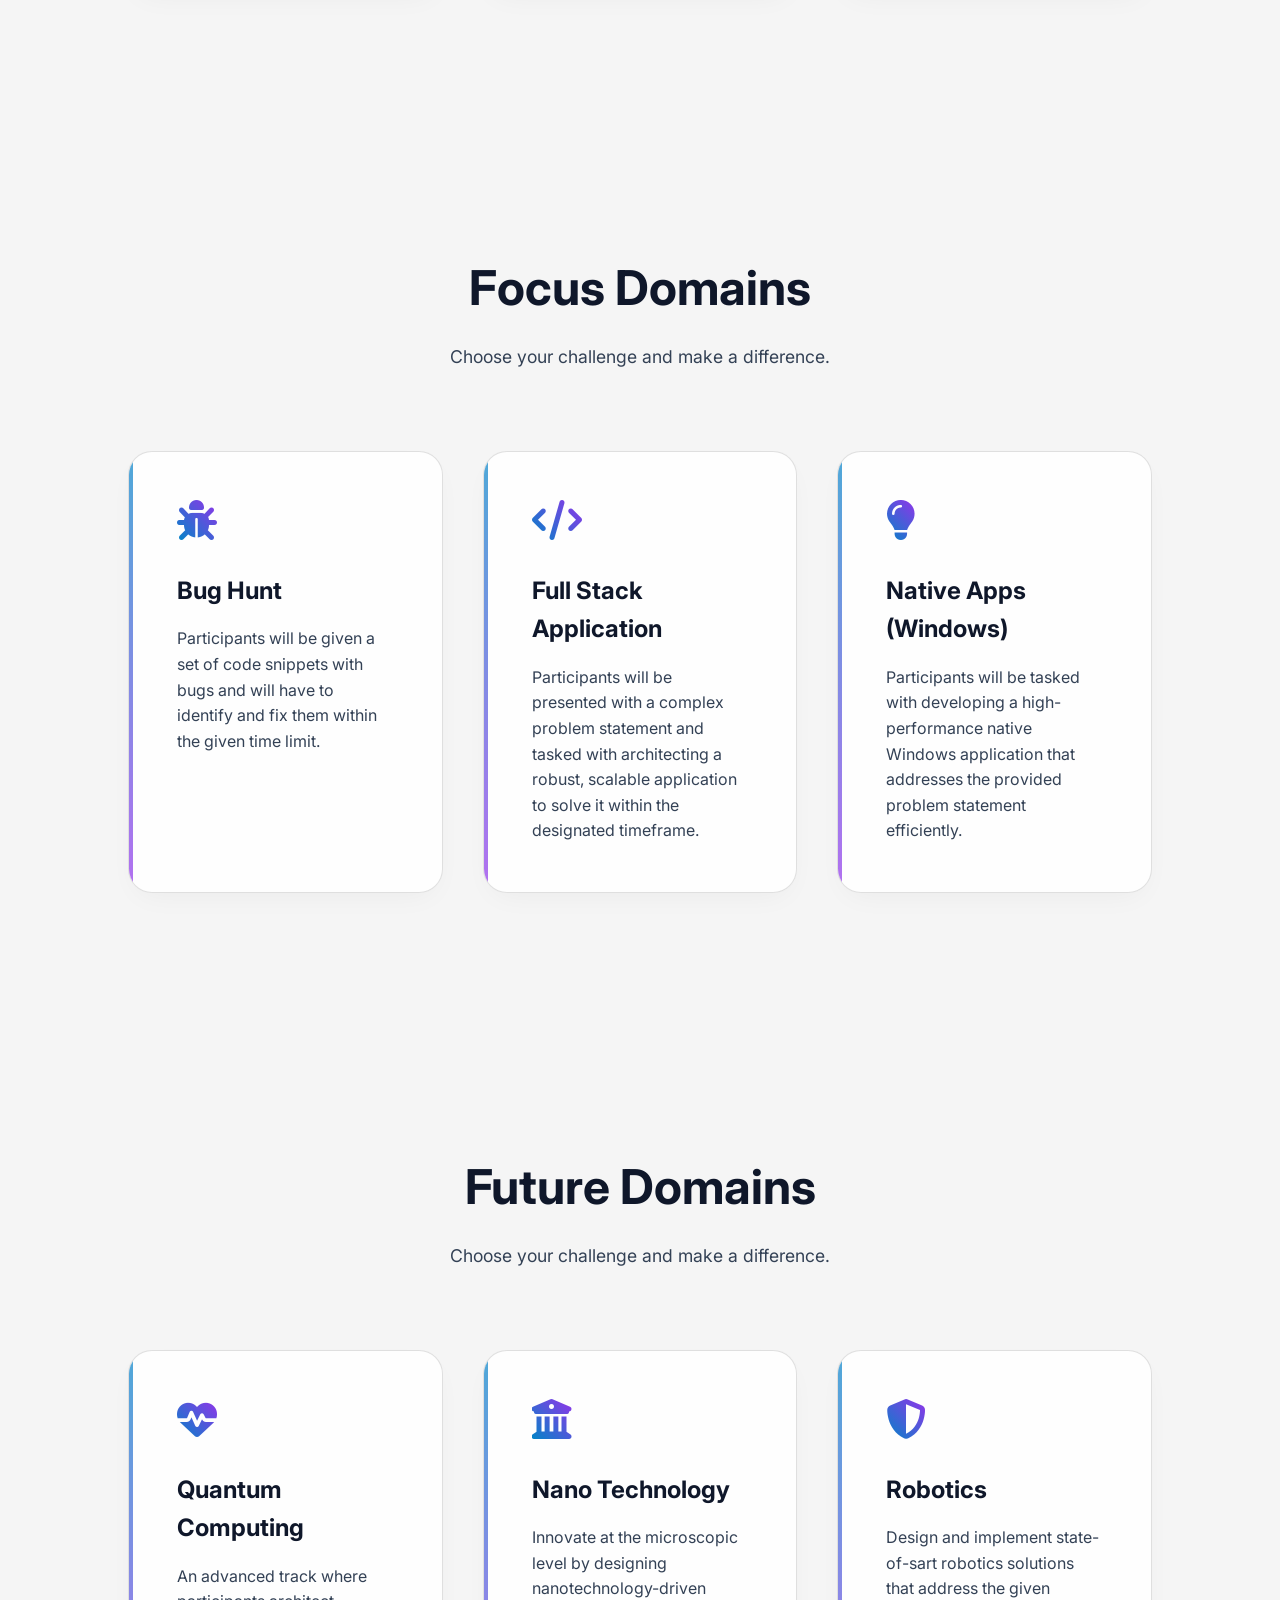
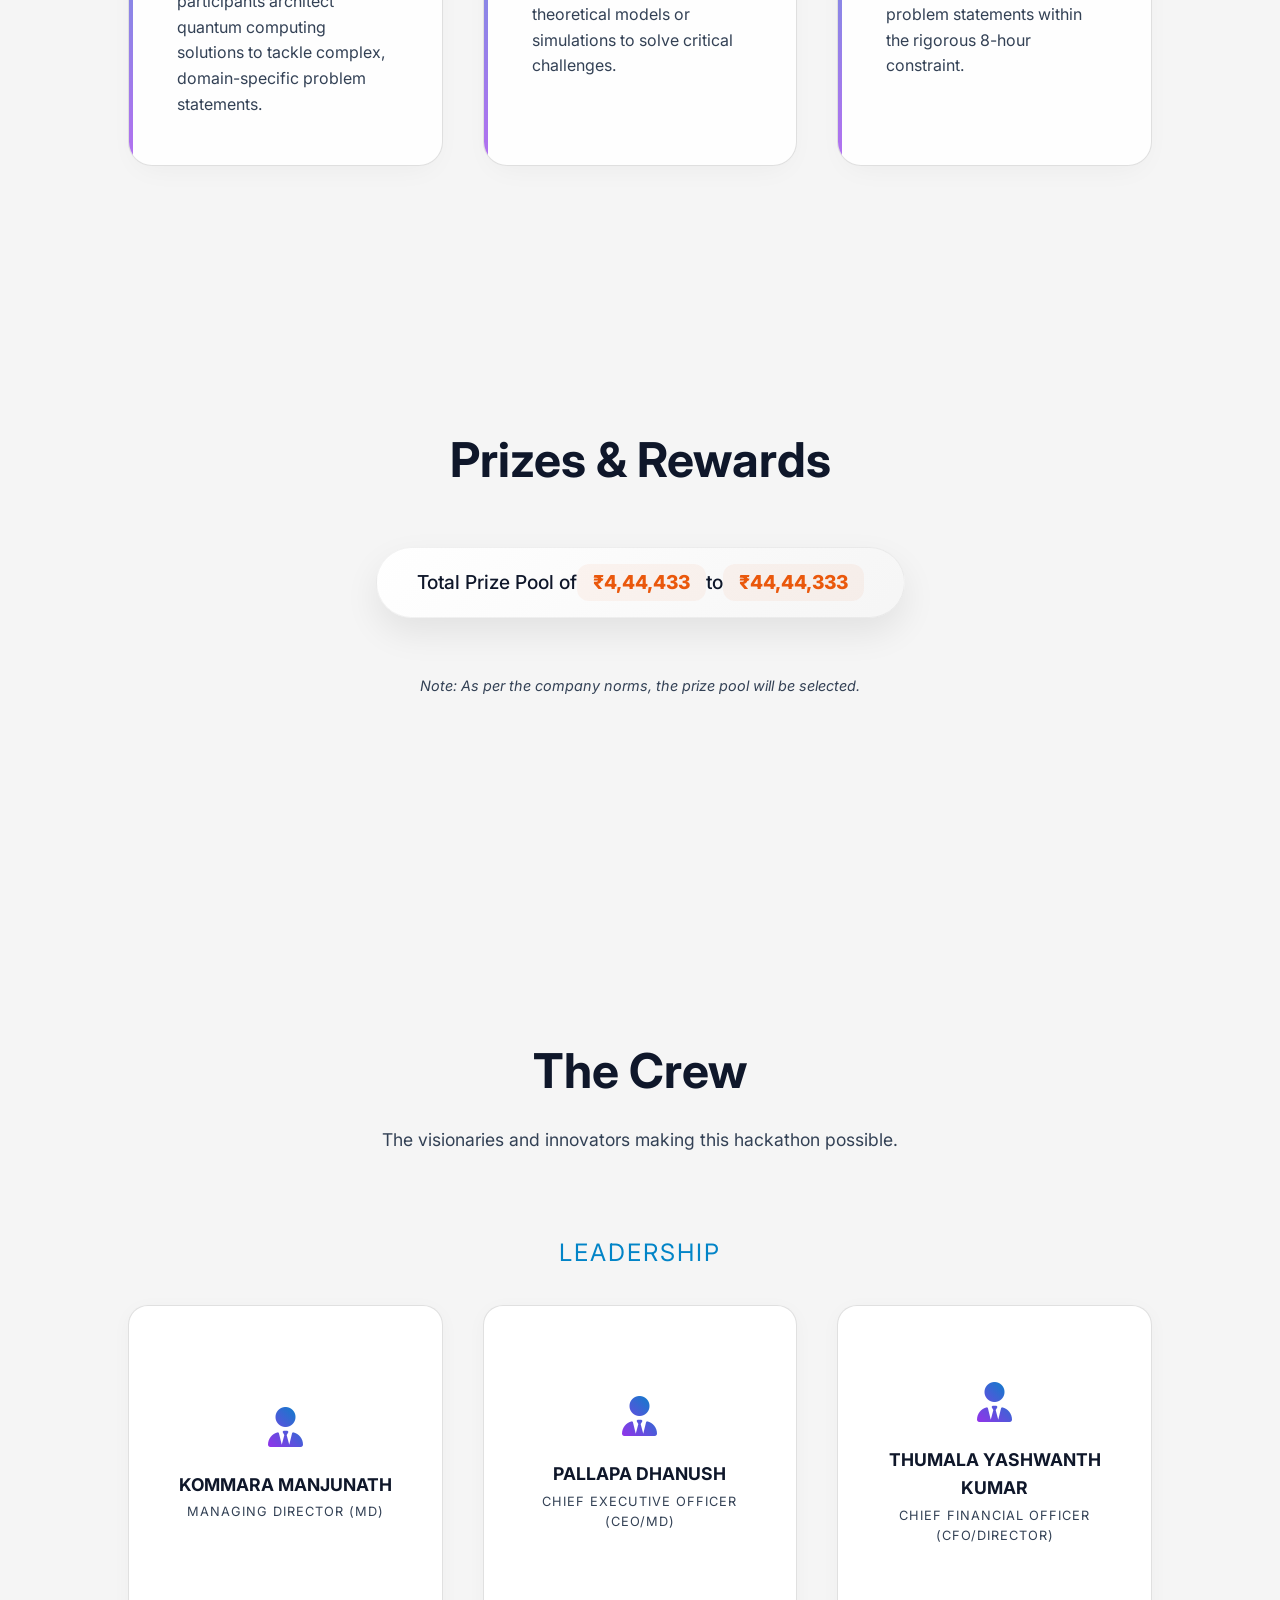
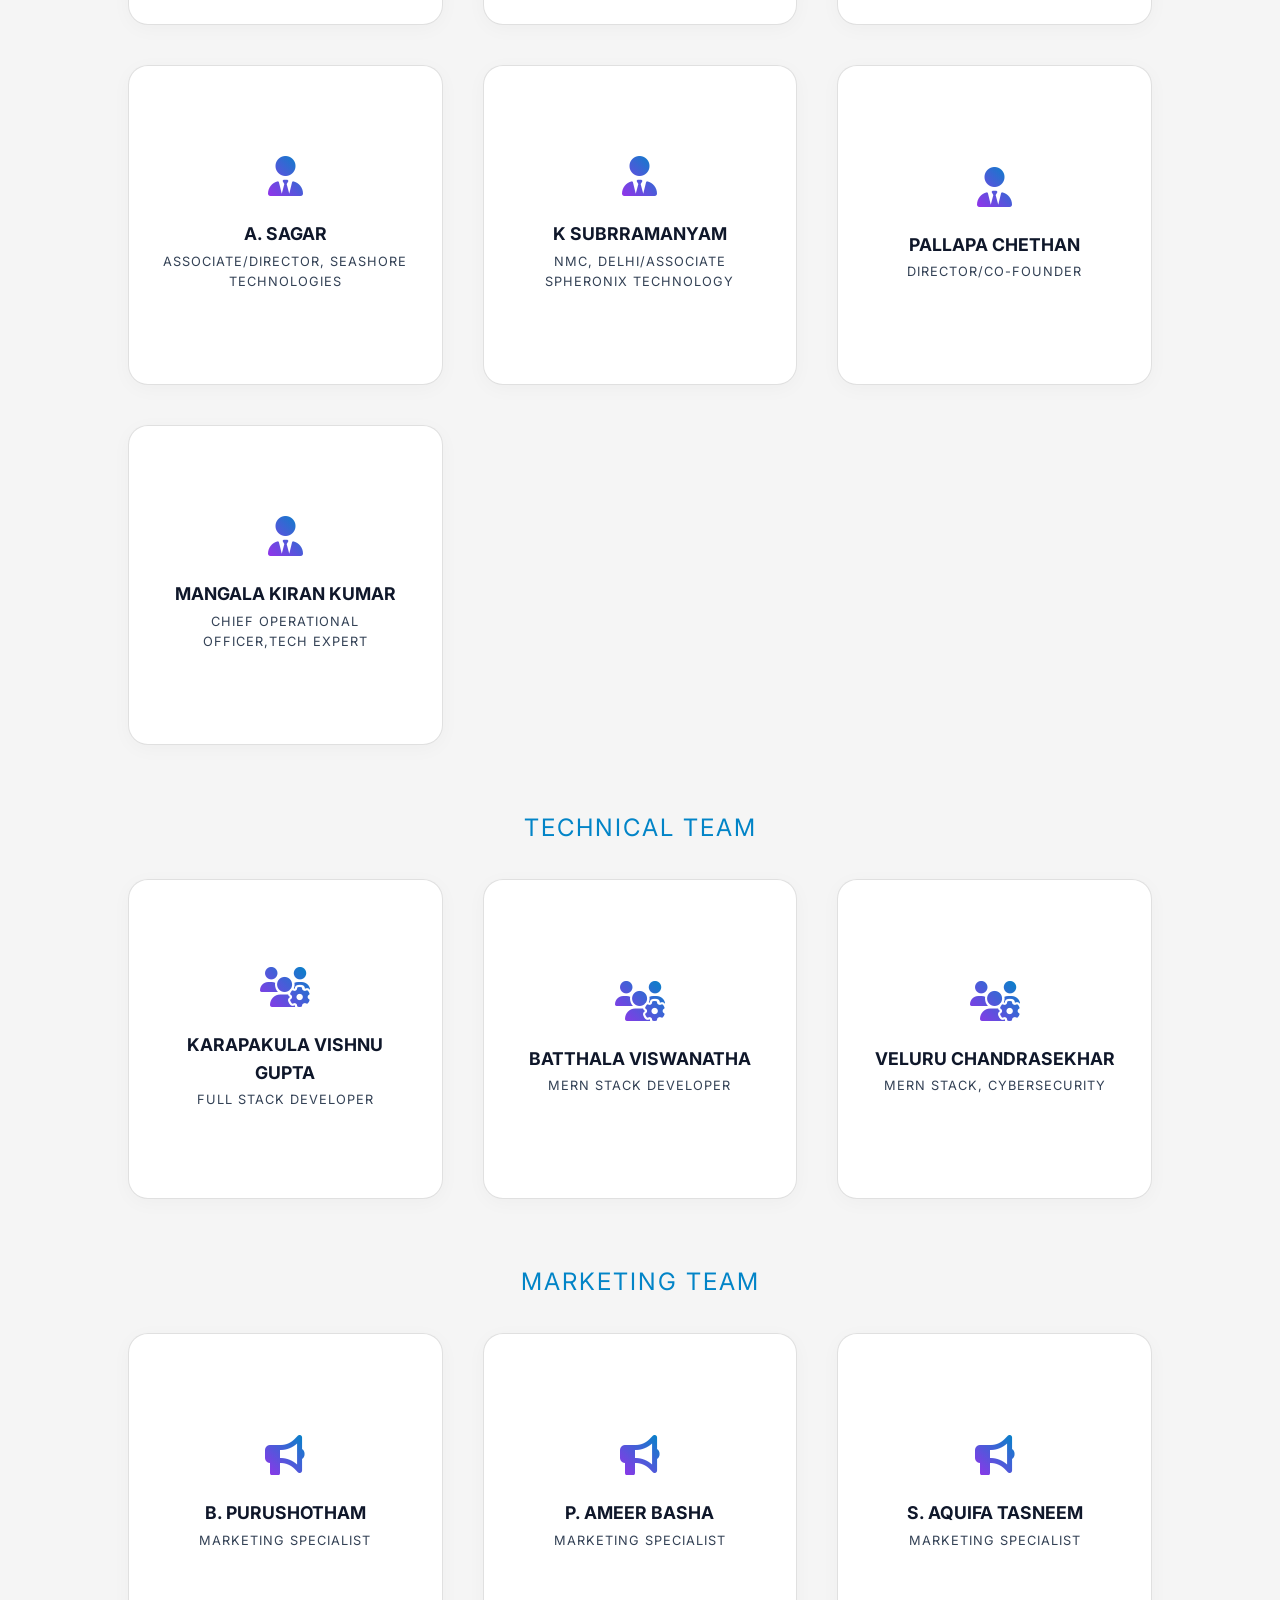
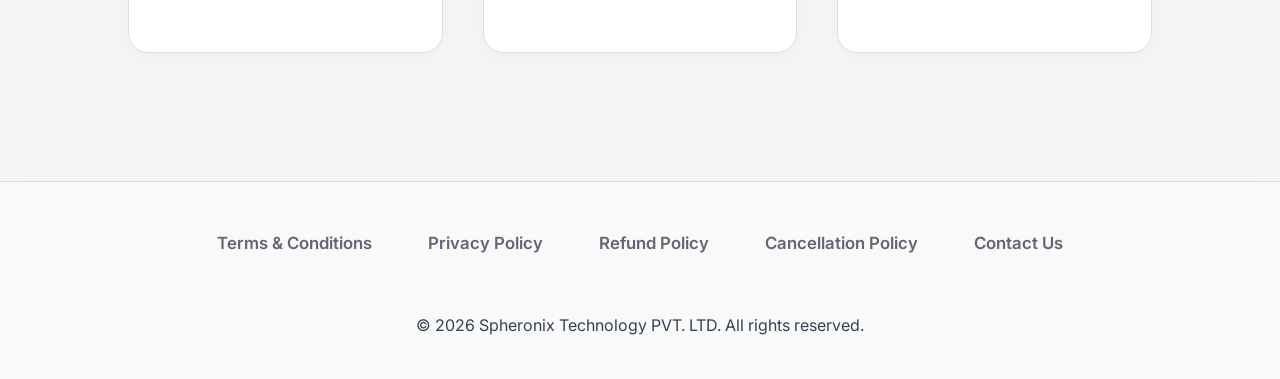
==== commit 3a147b77: "Update prize pool amounts in new_landing.html" ====
--- a/static/new_landing.html
+++ b/static/new_landing.html
@@ -151,10 +151,10 @@
             <div class="prize-banner reveal">
                 Total Prize Pool of
                 <span id="prize-min" class="prize-pool-animated"
-                    style="color: var(--accent); font-weight: 800;">₹5,00,000</span>
+                    style="color: var(--accent); font-weight: 800;">₹2,00,000</span>
                 to
                 <span id="prize-max" class="prize-pool-animated"
-                    style="color: var(--accent); font-weight: 800;">₹50,00,000</span>
+                    style="color: var(--accent); font-weight: 800;">₹5,00,000</span>
             </div>
             <p class="prize-note reveal"
                 style="margin-top: 1.5rem; font-size: 0.9rem; color: var(--text-muted); font-style: italic;">
@@ -282,4 +282,4 @@
     <script src="js/premium.js"></script>
 </body>
 
-</html>+</html>
